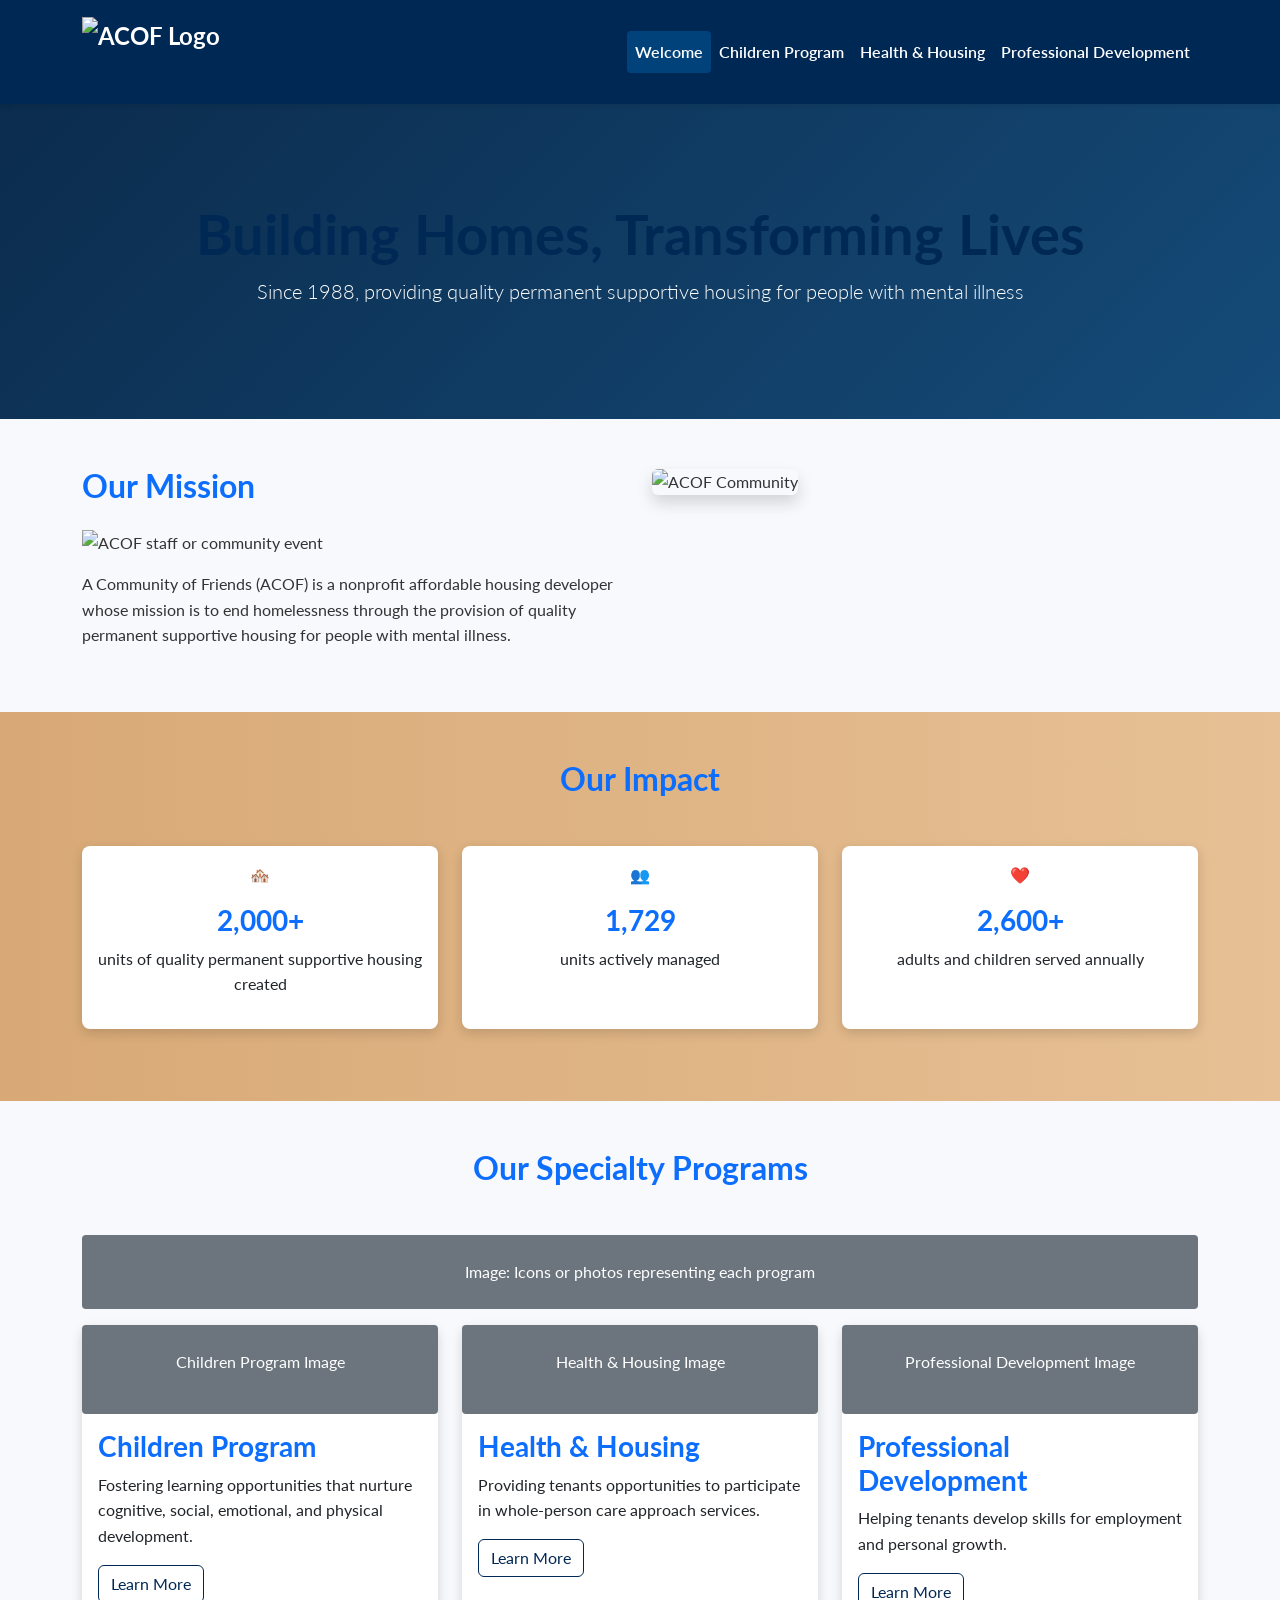
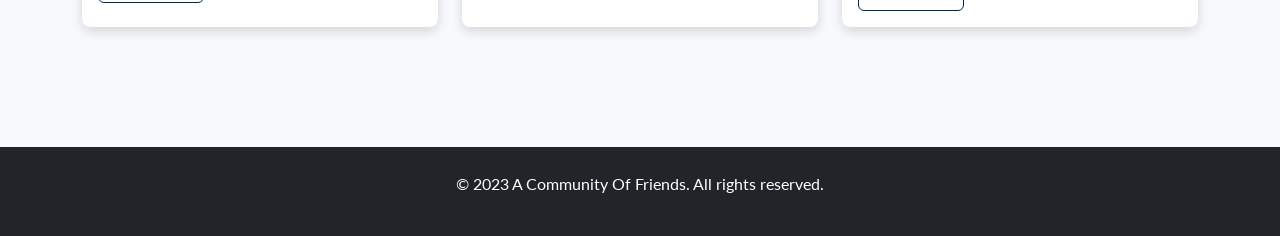
==== index.html @ a9972c28 "Add files via upload" ====
<!DOCTYPE html>
<html lang="en">
 <head>
  <link href="https://fonts.googleapis.com/css2?family=Lato:wght@300;400;700&amp;display=swap" rel="stylesheet"/>
  <meta charset="utf-8"/>
  <meta content="width=device-width, initial-scale=1.0" name="viewport"/>
  <title>
   ACOF - Welcome
  </title>
  <link href="https://cdn.jsdelivr.net/npm/bootstrap@5.3.0/dist/css/bootstrap.min.css" rel="stylesheet"/>
  <link href="style.css" rel="stylesheet"/>
 </head>
 <body>
  <!-- Navigation -->
  <nav class="navbar navbar-expand-lg navbar-dark bg-navy">
   <div class="container">
    <a class="navbar-brand d-flex align-items-center" href="index.html">
     <img alt="ACOF Logo" class="me-2" src="img/ACOF_logo.png" style="height: 70px; width: 200px;"/>
    </a>
    <button class="navbar-toggler" data-bs-target="#navbarNav" data-bs-toggle="collapse" type="button">
     <span class="navbar-toggler-icon">
     </span>
    </button>
    <div class="collapse navbar-collapse" id="navbarNav">
     <ul class="navbar-nav ms-auto">
      <li class="nav-item">
       <a class="nav-link active" href="index.html">
        Welcome
       </a>
      </li>
      <li class="nav-item">
       <a class="nav-link" href="children.html">
        Children Program
       </a>
      </li>
      <li class="nav-item">
       <a class="nav-link" href="health.html">
        Health &amp; Housing
       </a>
      </li>
      <li class="nav-item">
       <a class="nav-link" href="professional.html">
        Professional Development
       </a>
      </li>
     </ul>
    </div>
   </div>
  </nav>
  <!-- Hero Section -->
  <header class="hero">
   <div class="container text-center">
    <h1 class="display-4 fw-bold">
     Building Homes, Transforming Lives
    </h1>
    <p class="lead">
     Since 1988, providing quality permanent supportive housing for people with mental illness
    </p>
   </div>
  </header>
  <!-- Mission Section -->
  <section class="mission py-5">
   <div class="container">
    <div class="row">
     <div class="col-lg-6">
      <h2 class="text-primary">
       Our Mission
      </h2>
      <img src="img/ACOF_staff.png" alt="ACOF staff or community event" class="img-fluid my-3">
      <p>
       A Community of Friends (ACOF) is a nonprofit affordable housing developer whose mission is to end homelessness through the provision of quality permanent supportive housing for people with mental illness.
      </p>
     </div>
     <div class="col-lg-6">
      <!-- Recommended: Image of a diverse community or housing complex -->
      <img alt="ACOF Community" class="img-fluid rounded shadow" src="img/ACOF_housing.png"/>
      </div>
     </div>
    </div>
   </div>
  </section>
  <!-- Impact Section -->
  <section class="bg-gradient-beige py-5">
   <div class="container">
    <h2 class="text-center text-primary mb-5">
     Our Impact
    </h2>
    <div class="row text-center">
     <div class="col-md-4 mb-4">
      <div class="card h-100">
       <div class="card-body">
        <div class="impact-icon mb-3">🏘️</div>
        <h3 class="text-primary">
         2,000+
        </h3>
        <p>
         units of quality permanent supportive housing created
        </p>
       </div>
      </div>
     </div>
     <div class="col-md-4 mb-4">
      <div class="card h-100">
       <div class="card-body">
        <div class="impact-icon mb-3">👥</div>
        <h3 class="text-primary">
         1,729
        </h3>
        <p>
         units actively managed
        </p>
       </div>
      </div>
     </div>
     <div class="col-md-4 mb-4">
      <div class="card h-100">
       <div class="card-body">
        <div class="impact-icon mb-3">❤️</div>
        <h3 class="text-primary">
         2,600+
        </h3>
        <p>
         adults and children served annually
        </p>
       </div>
      </div>
     </div>
    </div>
   </div>
  </section>
  <!-- Programs Overview -->
  <section class="programs py-5">
   <div class="container">
    <h2 class="text-center text-primary mb-5">
     Our Specialty Programs
    </h2>
    <div class="image-placeholder bg-secondary text-white text-center py-4 my-3">
     Image: Icons or photos representing each program
    </div>
    <div class="row">
     <div class="col-md-4 mb-4">
      <div class="card h-100">
       <!-- Recommended: Image of happy children in a learning environment -->
       <div class="image-placeholder bg-secondary text-white text-center py-4">
        <p>
         Children Program Image
        </p>
       </div>
       <div class="card-body">
        <h3 class="text-primary">
         Children Program
        </h3>
        <p>
         Fostering learning opportunities that nurture cognitive, social, emotional, and physical development.
        </p>
        <a class="btn btn-outline-primary" href="children.html">
         Learn More
        </a>
       </div>
      </div>
     </div>
     <div class="col-md-4 mb-4">
      <div class="card h-100">
       <!-- Recommended: Image of health class or yoga session -->
       <div class="image-placeholder bg-secondary text-white text-center py-4">
        <p>
         Health &amp; Housing Image
        </p>
       </div>
       <div class="card-body">
        <h3 class="text-primary">
         Health &amp; Housing
        </h3>
        <p>
         Providing tenants opportunities to participate in whole-person care approach services.
        </p>
        <a class="btn btn-outline-primary" href="health.html">
         Learn More
        </a>
       </div>
      </div>
     </div>
     <div class="col-md-4 mb-4">
      <div class="card h-100">
       <!-- Recommended: Image of professional training or mock interview -->
       <div class="image-placeholder bg-secondary text-white text-center py-4">
        <p>
         Professional Development Image
        </p>
       </div>
       <div class="card-body">
        <h3 class="text-primary">
         Professional Development
        </h3>
        <p>
         Helping tenants develop skills for employment and personal growth.
        </p>
        <a class="btn btn-outline-primary" href="professional.html">
         Learn More
        </a>
       </div>
      </div>
     </div>
    </div>
   </div>
  </section>
  <!-- Footer -->
  <footer class="bg-dark text-white py-4">
   <div class="container text-center">
    <p>
     © 2023 A Community Of Friends. All rights reserved.
    </p>
   </div>
  </footer>
  <script src="https://cdn.jsdelivr.net/npm/bootstrap@5.3.0/dist/js/bootstrap.bundle.min.js">
  </script>
  <script src="script.js">
  </script>
 </body>
</html>
---- style.css ----
/* Base Styles */
body {
    font-family: 'Lato', sans-serif;
    color: #333;
    background-color: #f7f9fc;
    font-size: 16px;
    line-height: 1.6;
  }
  
  h1, h2, h3, h4, h5, h6 {
    font-weight: 700;
    color: #002855;
  }
  
  .text-primary {
    color: #0d6efd !important;
  }
  
  .bg-primary {
    background-color: #0d6efd !important;
  }
  
  /* Navigation */
  .navbar {
    padding-top: 0.75rem;
    padding-bottom: 0.75rem;
    background-color: #002855 !important;
    box-shadow: 0 2px 6px rgba(0, 0, 0, 0.1);
  }
  
  .navbar-brand {
    font-weight: 700;
    font-size: 1.5rem;
  }
  
  .navbar-brand img {
    height: 40px;
  }
  
  .navbar-nav .nav-link {
    font-weight: 600;
    padding: 0.5rem 1rem;
    color: white !important;
  }
  
  .navbar-nav .nav-link:hover,
  .navbar-nav .nav-link.active {
    background-color: #01427a;
    border-radius: 4px;
  }
  
  /* Hero Section */
  .hero {
    background: linear-gradient(135deg, #0b2c4d 0%, #1f6aa5 50%, #63a4ff 100%);
    color: white;
    padding: 6rem 0;
    text-align: center;
    background-size: 400% 400%;
    animation: metallicShift 15s ease infinite;
  }
  
  @keyframes metallicShift {
    0% { background-position: 0% 50%; }
    50% { background-position: 100% 50%; }
    100% { background-position: 0% 50%; }
  }
  
  /* Cards */
  .card {
    border: none;
    border-radius: 8px;
    transition: all 0.3s ease;
    box-shadow: 0 4px 12px rgba(0, 0, 0, 0.15);
  }
  
  .card:hover {
    box-shadow: 0 8px 24px rgba(0, 0, 0, 0.15);
    transform: translateY(-4px);
  }
  
  /* Image Placeholder */
  .image-placeholder {
    border-radius: 0.25rem;
    background-color: #e9ecef;
  }
  
  /* Tables */
  .table {
    margin-bottom: 1rem;
  }
  
  /* Footer */
  footer {
    margin-top: 3rem;
  }
  
  /* Responsive Adjustments */
  @media (max-width: 768px) {
    .hero {
      padding: 3rem 0;
    }
    .hero h1 {
      font-size: 2.5rem;
    }
  }
  
  /* Buttons */
  .btn-outline-primary {
    border-color: #002855;
    color: #002855;
  }
  
  .btn-outline-primary:hover {
    background-color: #002855;
    color: white;
  }
  
  /* Beige Gradient Metallic Background */
  .bg-gradient-beige {
    background: linear-gradient(to right, #d8a976, #f5d7b3, #fff4e2);
    background-size: 400% 400%;
    animation: metallicBeigeShift 15s ease infinite;
  }
  
  @keyframes metallicBeigeShift {
    0% { background-position: 0% 50%; }
    50% { background-position: 100% 50%; }
    100% { background-position: 0% 50%; }
  }
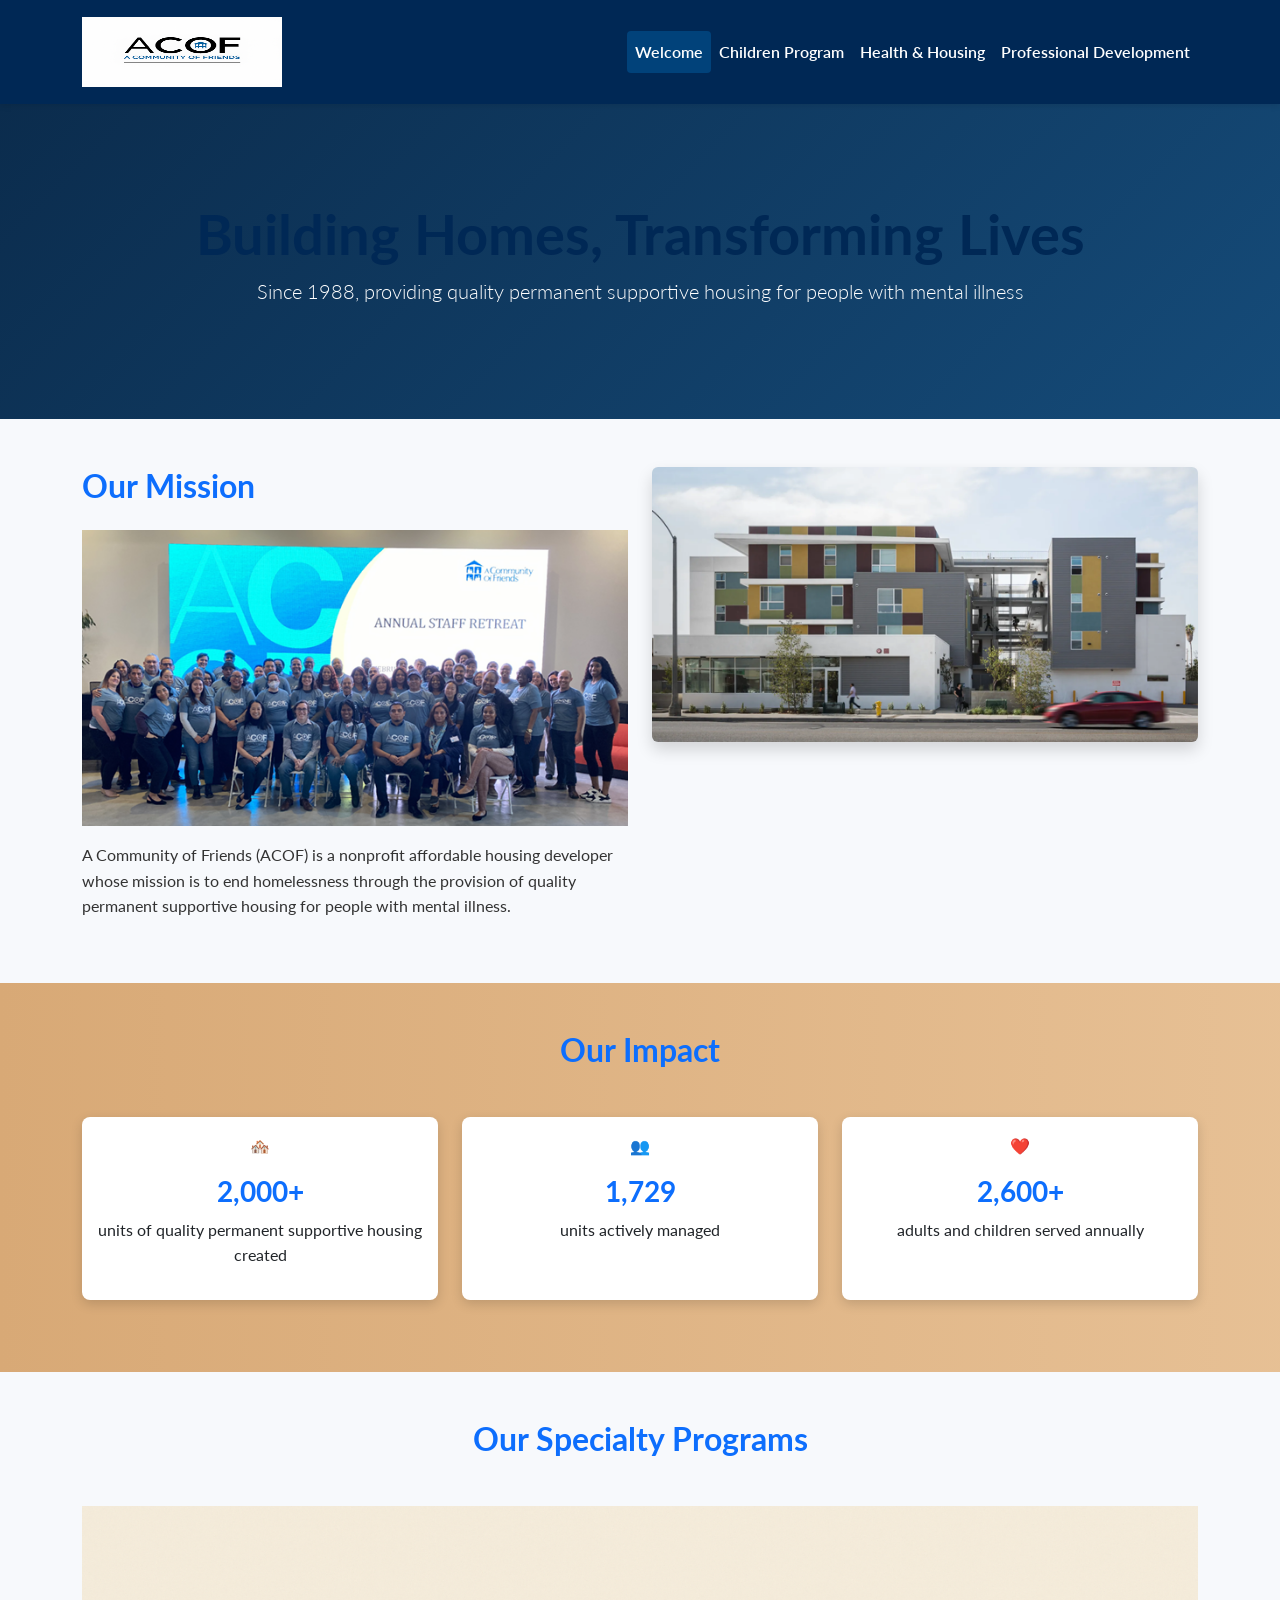
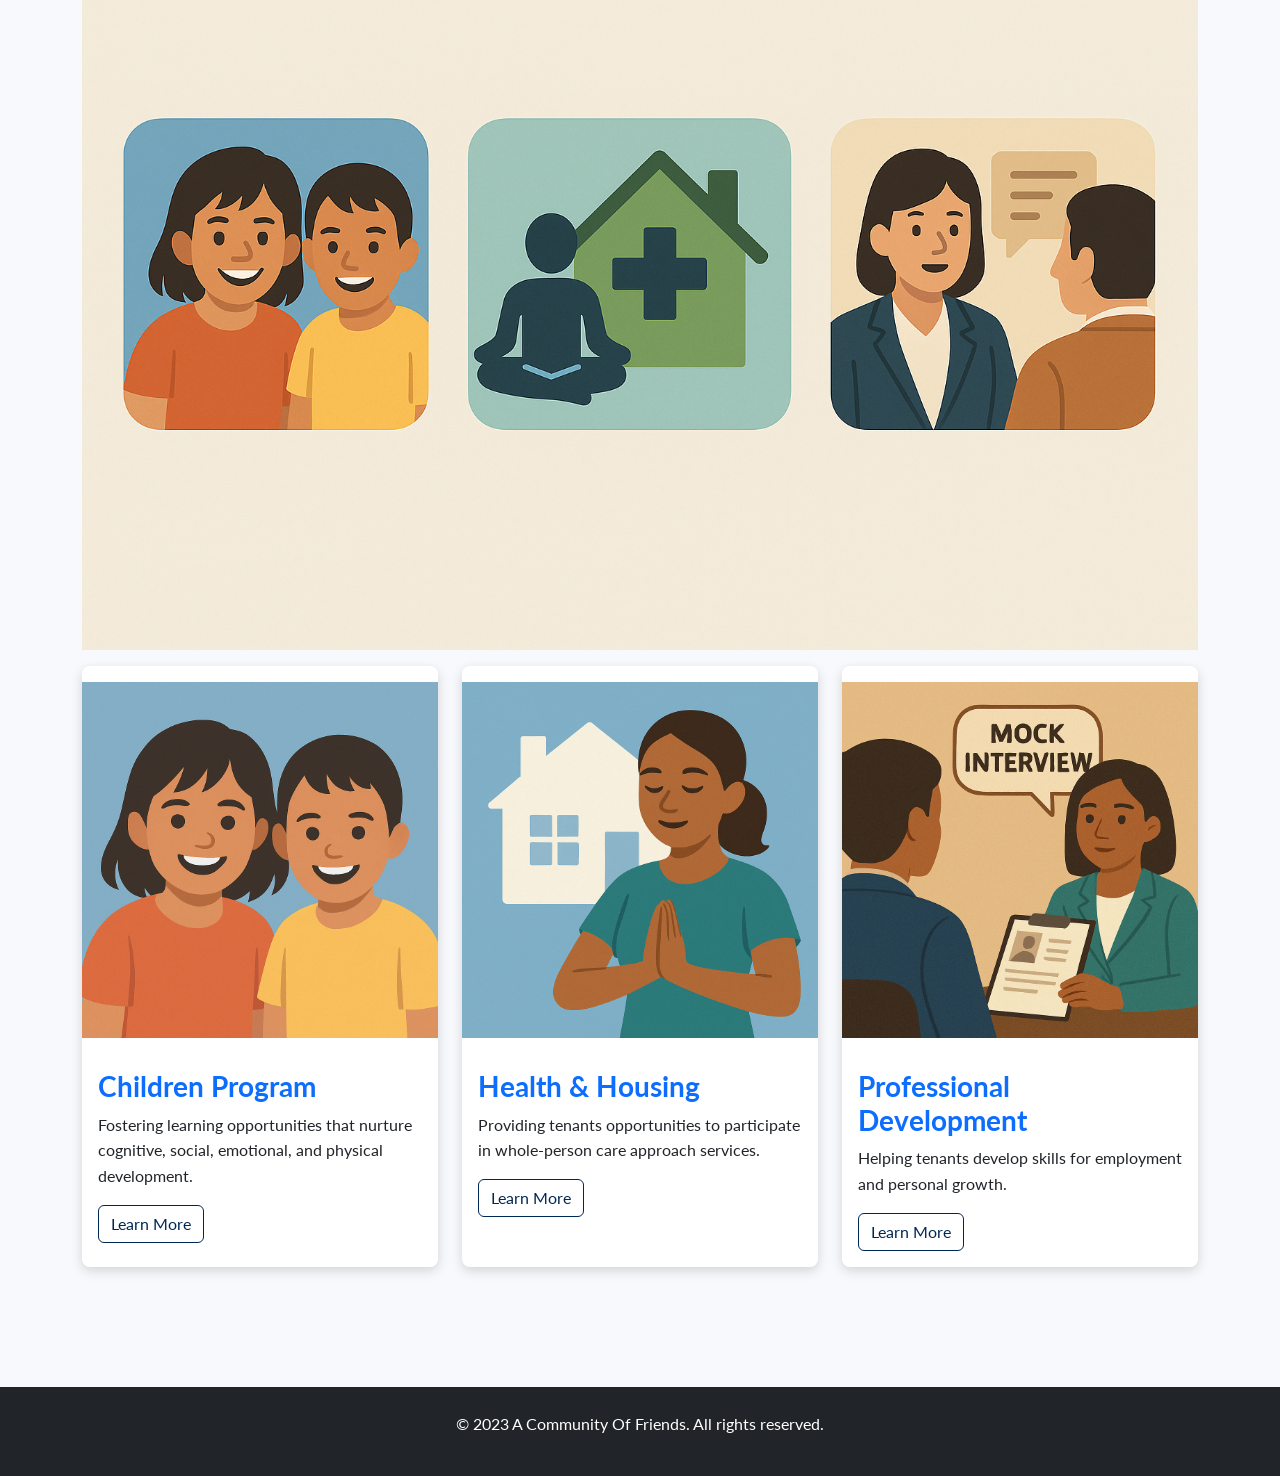
==== commit e84d0307: "Update index.html" ====
--- a/index.html
+++ b/index.html
@@ -134,19 +134,17 @@
     <h2 class="text-center text-primary mb-5">
      Our Specialty Programs
     </h2>
-    <div class="image-placeholder bg-secondary text-white text-center py-4 my-3">
-     Image: Icons or photos representing each program
-    </div>
+    <div class="text-center my-3">
+        <img src="img/ACOF_icons.png" alt="Icons or photos representing each program" class="img-fluid">
+      </div>
     <div class="row">
      <div class="col-md-4 mb-4">
       <div class="card h-100">
        <!-- Recommended: Image of happy children in a learning environment -->
-       <div class="image-placeholder bg-secondary text-white text-center py-4">
-        <p>
-         Children Program Image
-        </p>
-       </div>
-       <div class="card-body">
+       <div class="text-center my-3">
+        <img src="img/ACOF_children.png" alt="Children Program Image" class="img-fluid">
+      </div>
+        <div class="card-body">
         <h3 class="text-primary">
          Children Program
         </h3>
@@ -162,12 +160,10 @@
      <div class="col-md-4 mb-4">
       <div class="card h-100">
        <!-- Recommended: Image of health class or yoga session -->
-       <div class="image-placeholder bg-secondary text-white text-center py-4">
-        <p>
-         Health &amp; Housing Image
-        </p>
-       </div>
-       <div class="card-body">
+       <div class="text-center my-3">
+        <img src="img/ACOF_health.png" alt="Health & Housing Image" class="img-fluid">
+      </div>
+        <div class="card-body">
         <h3 class="text-primary">
          Health &amp; Housing
         </h3>
@@ -183,12 +179,10 @@
      <div class="col-md-4 mb-4">
       <div class="card h-100">
        <!-- Recommended: Image of professional training or mock interview -->
-       <div class="image-placeholder bg-secondary text-white text-center py-4">
-        <p>
-         Professional Development Image
-        </p>
-       </div>
-       <div class="card-body">
+       <div class="text-center my-3">
+        <img src="img/ACOF_develop.png" alt="Professional Development Image" class="img-fluid">
+      </div>
+        <div class="card-body">
         <h3 class="text-primary">
          Professional Development
         </h3>
